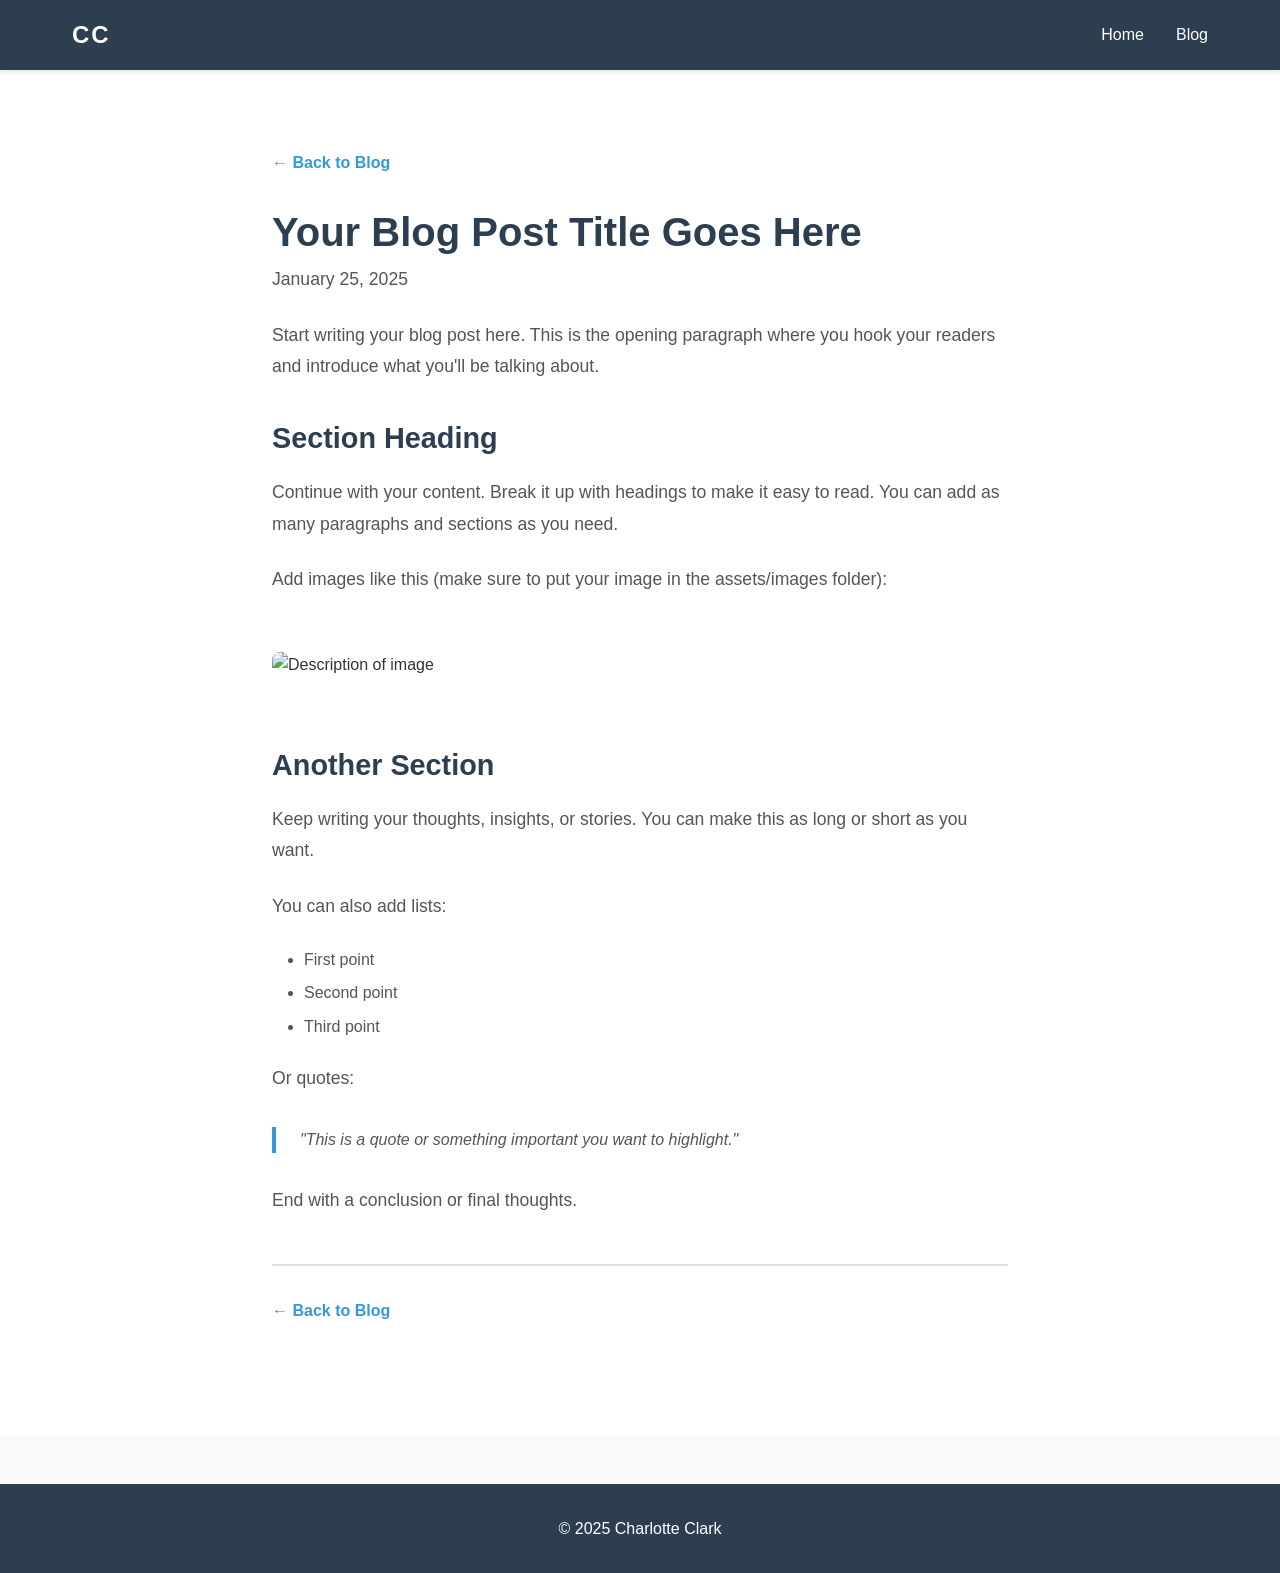
==== blog-post-template.html @ 0c84e688 "Initial website upload" ====
<!DOCTYPE html>
<html lang="en">
<head>
    <meta charset="UTF-8">
    <meta name="viewport" content="width=device-width, initial-scale=1.0">
    <title>Post Title - Charlotte Clark</title>
    <link rel="stylesheet" href="../style.css">
</head>
<body>
    <nav class="navbar">
        <div class="nav-container">
            <a href="../index.html" class="logo">CC</a>
            <ul class="nav-links">
                <li><a href="../index.html">Home</a></li>
                <li><a href="../blog.html">Blog</a></li>
            </ul>
        </div>
    </nav>

    <main class="main-content">
        <article class="blog-post">
            <div class="container-narrow">
                <a href="../blog.html" class="back-link">← Back to Blog</a>
                
                <h1>Your Blog Post Title Goes Here</h1>
                <p class="post-date">January 25, 2025</p>

                <!-- WRITE YOUR POST CONTENT BELOW -->
                
                <p>Start writing your blog post here. This is the opening paragraph where you hook your readers and introduce what you'll be talking about.</p>

                <h2>Section Heading</h2>
                <p>Continue with your content. Break it up with headings to make it easy to read. You can add as many paragraphs and sections as you need.</p>

                <p>Add images like this (make sure to put your image in the assets/images folder):</p>
                <img src="../assets/images/blog-image.jpg" alt="Description of image" class="blog-image">

                <h2>Another Section</h2>
                <p>Keep writing your thoughts, insights, or stories. You can make this as long or short as you want.</p>

                <p>You can also add lists:</p>
                <ul>
                    <li>First point</li>
                    <li>Second point</li>
                    <li>Third point</li>
                </ul>

                <p>Or quotes:</p>
                <blockquote>
                    "This is a quote or something important you want to highlight."
                </blockquote>

                <p>End with a conclusion or final thoughts.</p>

                <!-- END OF POST CONTENT -->

                <div class="post-footer">
                    <a href="../blog.html" class="back-link">← Back to Blog</a>
                </div>
            </div>
        </article>
    </main>

    <footer>
        <p>&copy; 2025 Charlotte Clark</p>
    </footer>
</body>
</html>
---- style.css ----
/* Reset and Base Styles */
* {
    margin: 0;
    padding: 0;
    box-sizing: border-box;
}

body {
    font-family: 'Segoe UI', Tahoma, Geneva, Verdana, sans-serif;
    line-height: 1.6;
    color: #333;
    background-color: #f8f9fa;
}

/* Navigation */
.navbar {
    background-color: #2c3e50;
    padding: 1rem 0;
    position: sticky;
    top: 0;
    z-index: 100;
    box-shadow: 0 2px 5px rgba(0,0,0,0.1);
}

.nav-container {
    max-width: 1200px;
    margin: 0 auto;
    padding: 0 2rem;
    display: flex;
    justify-content: space-between;
    align-items: center;
}

.logo {
    font-size: 1.5rem;
    font-weight: bold;
    color: #fff;
    text-decoration: none;
    letter-spacing: 2px;
}

.nav-links {
    list-style: none;
    display: flex;
    gap: 2rem;
}

.nav-links a {
    color: #fff;
    text-decoration: none;
    transition: color 0.3s;
    font-weight: 500;
}

.nav-links a:hover {
    color: #3498db;
}

/* Container */
.container {
    max-width: 1000px;
    margin: 0 auto;
    padding: 2rem;
}

.container-narrow {
    max-width: 800px;
    margin: 0 auto;
    padding: 2rem;
}

.main-content {
    min-height: calc(100vh - 140px);
}

/* Profile Section */
.profile-section {
    background-color: #fff;
    padding: 3rem 0;
}

.profile-header {
    display: flex;
    align-items: center;
    gap: 2rem;
    margin-bottom: 2rem;
}

.profile-image {
    flex-shrink: 0;
}

.profile-image img {
    width: 150px;
    height: 150px;
    border-radius: 50%;
    object-fit: cover;
    border: 4px solid #3498db;
}

.profile-text h1 {
    font-size: 2.5rem;
    color: #2c3e50;
    margin-bottom: 0.5rem;
}

.tagline {
    font-size: 1.2rem;
    color: #7f8c8d;
}

.bio {
    margin-bottom: 2rem;
    font-size: 1.1rem;
    line-height: 1.8;
}

.bio p {
    margin-bottom: 1rem;
}

.contact-links {
    display: flex;
    gap: 1.5rem;
    flex-wrap: wrap;
}

.contact-links a {
    color: #3498db;
    text-decoration: none;
    font-weight: 600;
    padding: 0.5rem 1rem;
    border: 2px solid #3498db;
    border-radius: 5px;
    transition: all 0.3s;
}

.contact-links a:hover {
    background-color: #3498db;
    color: #fff;
}

/* Updates/Projects Section */
.updates-section {
    padding: 3rem 0;
}

.updates-section h2 {
    font-size: 2rem;
    color: #2c3e50;
    margin-bottom: 2rem;
    text-align: center;
}

.update-card {
    background-color: #fff;
    border-radius: 8px;
    overflow: hidden;
    margin-bottom: 2rem;
    box-shadow: 0 2px 8px rgba(0,0,0,0.1);
    transition: transform 0.3s, box-shadow 0.3s;
}

.update-card:hover {
    transform: translateY(-5px);
    box-shadow: 0 4px 12px rgba(0,0,0,0.15);
}

.update-image img {
    width: 100%;
    height: 250px;
    object-fit: cover;
}

.update-content {
    padding: 1.5rem;
}

.update-content h3 {
    font-size: 1.5rem;
    color: #2c3e50;
    margin-bottom: 0.5rem;
}

.date {
    color: #7f8c8d;
    font-size: 0.9rem;
    margin-bottom: 1rem;
}

.update-content p {
    color: #555;
    margin-bottom: 1rem;
}

.link {
    color: #3498db;
    text-decoration: none;
    font-weight: 600;
    transition: color 0.3s;
}

.link:hover {
    color: #2980b9;
}

/* Blog Section */
.blog-section {
    padding: 3rem 0;
}

.blog-section h1 {
    font-size: 2.5rem;
    color: #2c3e50;
    margin-bottom: 0.5rem;
}

.blog-intro {
    color: #7f8c8d;
    font-size: 1.2rem;
    margin-bottom: 3rem;
}

.blog-post-preview {
    background-color: #fff;
    padding: 2rem;
    margin-bottom: 2rem;
    border-radius: 8px;
    box-shadow: 0 2px 8px rgba(0,0,0,0.1);
    transition: transform 0.3s, box-shadow 0.3s;
}

.blog-post-preview:hover {
    transform: translateY(-3px);
    box-shadow: 0 4px 12px rgba(0,0,0,0.15);
}

.blog-post-preview h2 {
    font-size: 1.8rem;
    margin-bottom: 0.5rem;
}

.blog-post-preview h2 a {
    color: #2c3e50;
    text-decoration: none;
    transition: color 0.3s;
}

.blog-post-preview h2 a:hover {
    color: #3498db;
}

.post-date {
    color: #7f8c8d;
    font-size: 0.9rem;
    margin-bottom: 1rem;
}

.post-excerpt {
    color: #555;
    line-height: 1.6;
    margin-bottom: 1rem;
}

.read-more {
    color: #3498db;
    text-decoration: none;
    font-weight: 600;
    transition: color 0.3s;
}

.read-more:hover {
    color: #2980b9;
}

/* Individual Blog Post */
.blog-post {
    background-color: #fff;
    padding: 3rem 0;
}

.back-link {
    color: #3498db;
    text-decoration: none;
    font-weight: 600;
    margin-bottom: 2rem;
    display: inline-block;
    transition: color 0.3s;
}

.back-link:hover {
    color: #2980b9;
}

.blog-post h1 {
    font-size: 2.5rem;
    color: #2c3e50;
    margin-bottom: 0.5rem;
    line-height: 1.2;
}

.blog-post h2 {
    font-size: 1.8rem;
    color: #2c3e50;
    margin-top: 2rem;
    margin-bottom: 1rem;
}

.blog-post p {
    margin-bottom: 1.5rem;
    color: #555;
    font-size: 1.1rem;
    line-height: 1.8;
}

.blog-post ul, .blog-post ol {
    margin-bottom: 1.5rem;
    margin-left: 2rem;
    color: #555;
}

.blog-post li {
    margin-bottom: 0.5rem;
}

.blog-image {
    width: 100%;
    max-width: 700px;
    height: auto;
    margin: 2rem 0;
    border-radius: 8px;
}

blockquote {
    border-left: 4px solid #3498db;
    padding-left: 1.5rem;
    margin: 2rem 0;
    font-style: italic;
    color: #555;
}

.post-footer {
    margin-top: 3rem;
    padding-top: 2rem;
    border-top: 2px solid #e0e0e0;
}

/* Footer */
footer {
    background-color: #2c3e50;
    color: #fff;
    text-align: center;
    padding: 2rem 0;
    margin-top: 3rem;
}

/* Responsive Design */
@media (max-width: 768px) {
    .profile-header {
        flex-direction: column;
        text-align: center;
    }

    .profile-text h1 {
        font-size: 2rem;
    }

    .nav-links {
        gap: 1rem;
    }

    .contact-links {
        justify-content: center;
    }

    .container, .container-narrow {
        padding: 1rem;
    }
}
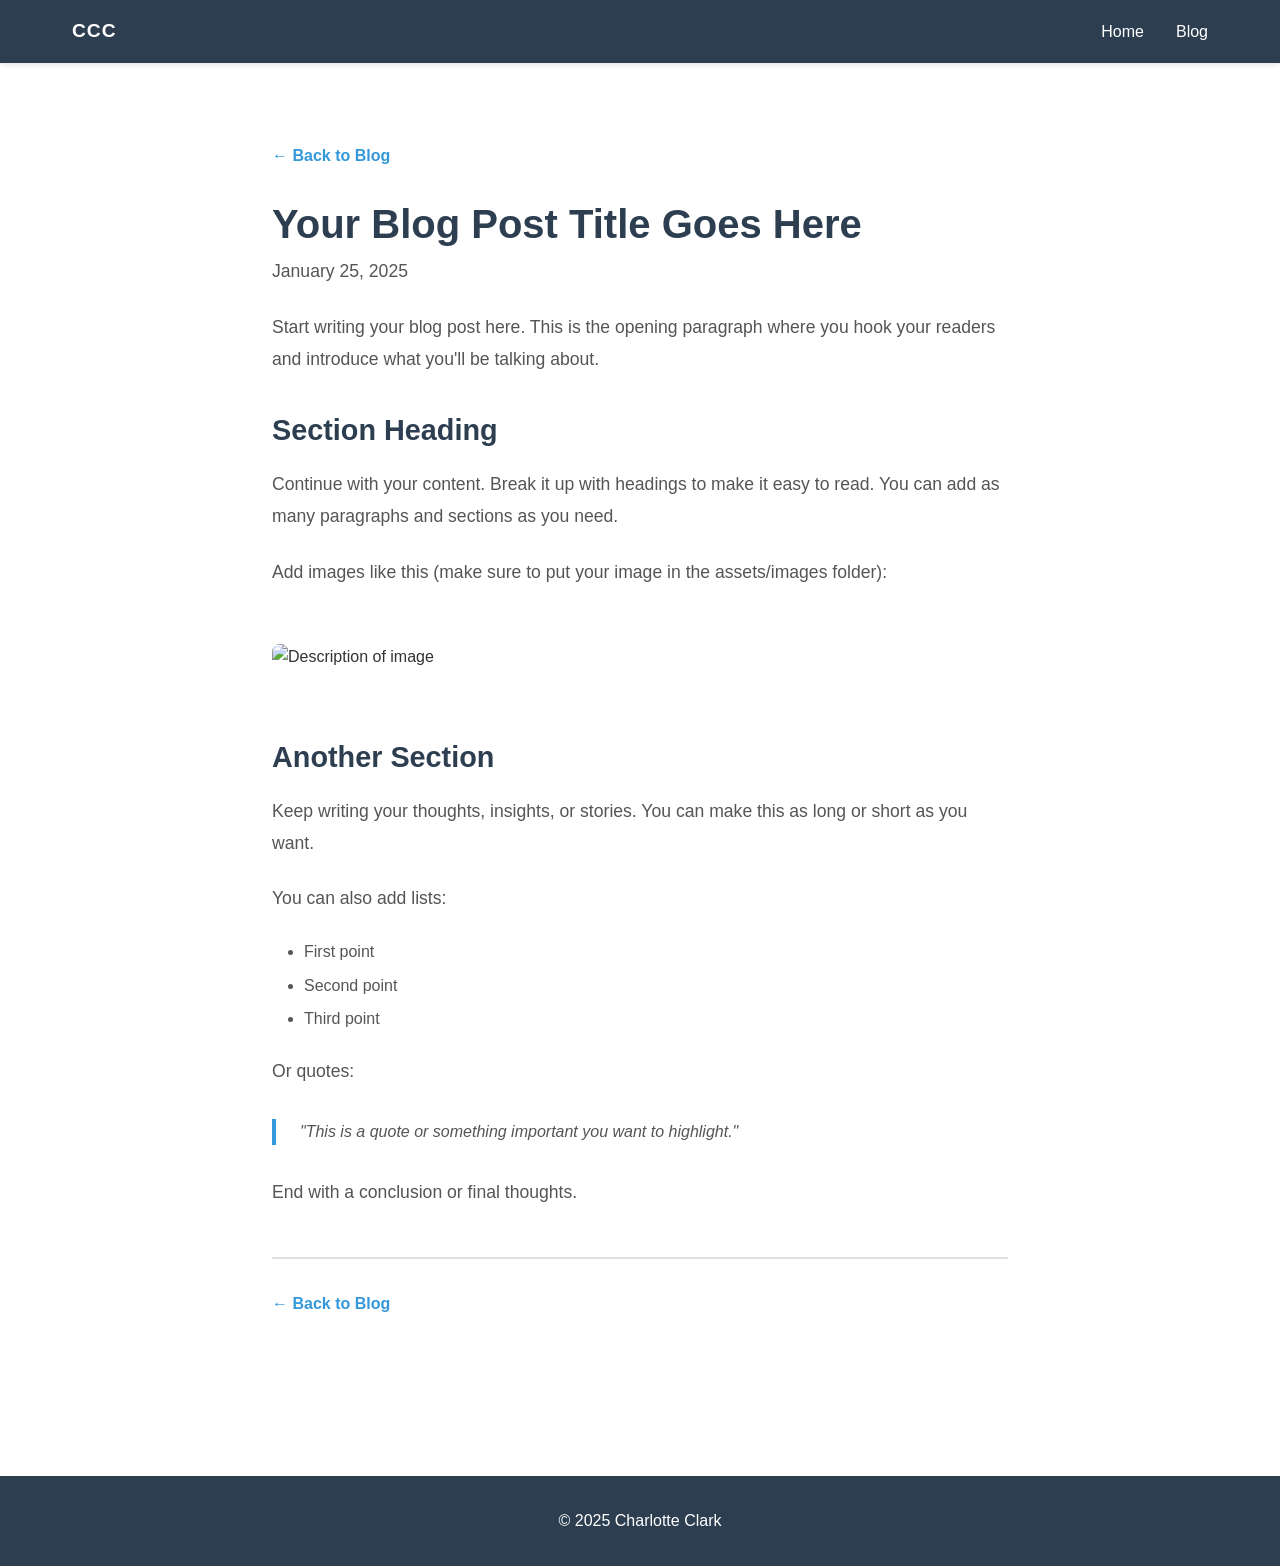
==== commit 58a76ff6: "Updated logo to CCC, made photo square, added text outlines" ====
--- a/blog-post-template.html
+++ b/blog-post-template.html
@@ -9,7 +9,7 @@
 <body>
     <nav class="navbar">
         <div class="nav-container">
-            <a href="../index.html" class="logo">CC</a>
+            <a href="../index.html" class="logo">CCC</a>
             <ul class="nav-links">
                 <li><a href="../index.html">Home</a></li>
                 <li><a href="../blog.html">Blog</a></li>
--- a/style.css
+++ b/style.css
@@ -9,7 +9,43 @@
     font-family: 'Segoe UI', Tahoma, Geneva, Verdana, sans-serif;
     line-height: 1.6;
     color: #333;
-    background-color: #f8f9fa;
+    background-image: url('assets/images/background.jpg');
+    background-size: cover;
+    background-attachment: fixed;
+    background-position: center;
+    background-repeat: no-repeat;
+}
+
+.profile-section {
+    background-color: transparent;
+    padding: 3rem 0;
+}
+
+.profile-header,
+.bio,
+.contact-links {
+    background-color: rgba(255, 255, 255, 0.95);
+    padding: 2rem;
+    border-radius: 8px;
+    margin-bottom: 2rem;
+}
+
+.updates-section {
+    background-color: transparent;
+    padding: 3rem 0;
+}
+
+.blog-section {
+    background-color: transparent;
+    padding: 3rem 0;
+}
+
+.blog-section h1,
+.blog-intro {
+    background-color: rgba(255, 255, 255, 0.95);
+    padding: 1.5rem;
+    border-radius: 8px;
+    margin-bottom: 2rem;
 }
 
 /* Navigation */
@@ -32,11 +68,11 @@
 }
 
 .logo {
-    font-size: 1.5rem;
+    font-size: 1.2rem;
     font-weight: bold;
     color: #fff;
     text-decoration: none;
-    letter-spacing: 2px;
+    letter-spacing: 1px;
 }
 
 .nav-links {
@@ -74,20 +110,19 @@
 }
 
 /* Profile Section */
-.profile-section {
-    background-color: #fff;
-    padding: 3rem 0;
-}
-
 .profile-header {
     display: flex;
-    align-items: center;
+    align-items: flex-start;
     gap: 2rem;
     margin-bottom: 2rem;
 }
 
 .profile-image {
     flex-shrink: 0;
+    background-color: rgba(94, 164, 176, 0.9);
+    padding: 2rem;
+    border-radius: 8px;
+    border: 3px solid #5ea4b0;
 }
 
 .profile-image img {
@@ -95,49 +130,61 @@
     height: 150px;
     border-radius: 50%;
     object-fit: cover;
-    border: 4px solid #3498db;
+    border: 4px solid #fff;
+}
+
+.profile-text {
+    background-color: rgba(94, 164, 176, 0.9);
+    padding: 2rem;
+    border-radius: 8px;
+    border: 3px solid #5ea4b0;
 }
 
 .profile-text h1 {
     font-size: 2.5rem;
-    color: #2c3e50;
+    color: #fff;
     margin-bottom: 0.5rem;
 }
 
 .tagline {
     font-size: 1.2rem;
-    color: #7f8c8d;
+    color: #fff;
 }
 
 .bio {
+    background-color: rgba(94, 164, 176, 0.9);
+    padding: 2rem;
+    border-radius: 8px;
+    border: 3px solid #5ea4b0;
     margin-bottom: 2rem;
     font-size: 1.1rem;
     line-height: 1.8;
-}
-
-.bio p {
-    margin-bottom: 1rem;
+    color: #fff;
 }
 
 .contact-links {
+    background-color: rgba(94, 164, 176, 0.9);
+    padding: 1.5rem;
+    border-radius: 8px;
+    border: 3px solid #5ea4b0;
     display: flex;
     gap: 1.5rem;
     flex-wrap: wrap;
 }
 
 .contact-links a {
-    color: #3498db;
+    color: #fff;
     text-decoration: none;
     font-weight: 600;
     padding: 0.5rem 1rem;
-    border: 2px solid #3498db;
+    border: 2px solid #fff;
     border-radius: 5px;
     transition: all 0.3s;
 }
 
 .contact-links a:hover {
-    background-color: #3498db;
-    color: #fff;
+    background-color: #fff;
+    color: #5ea4b0;
 }
 
 /* Updates/Projects Section */
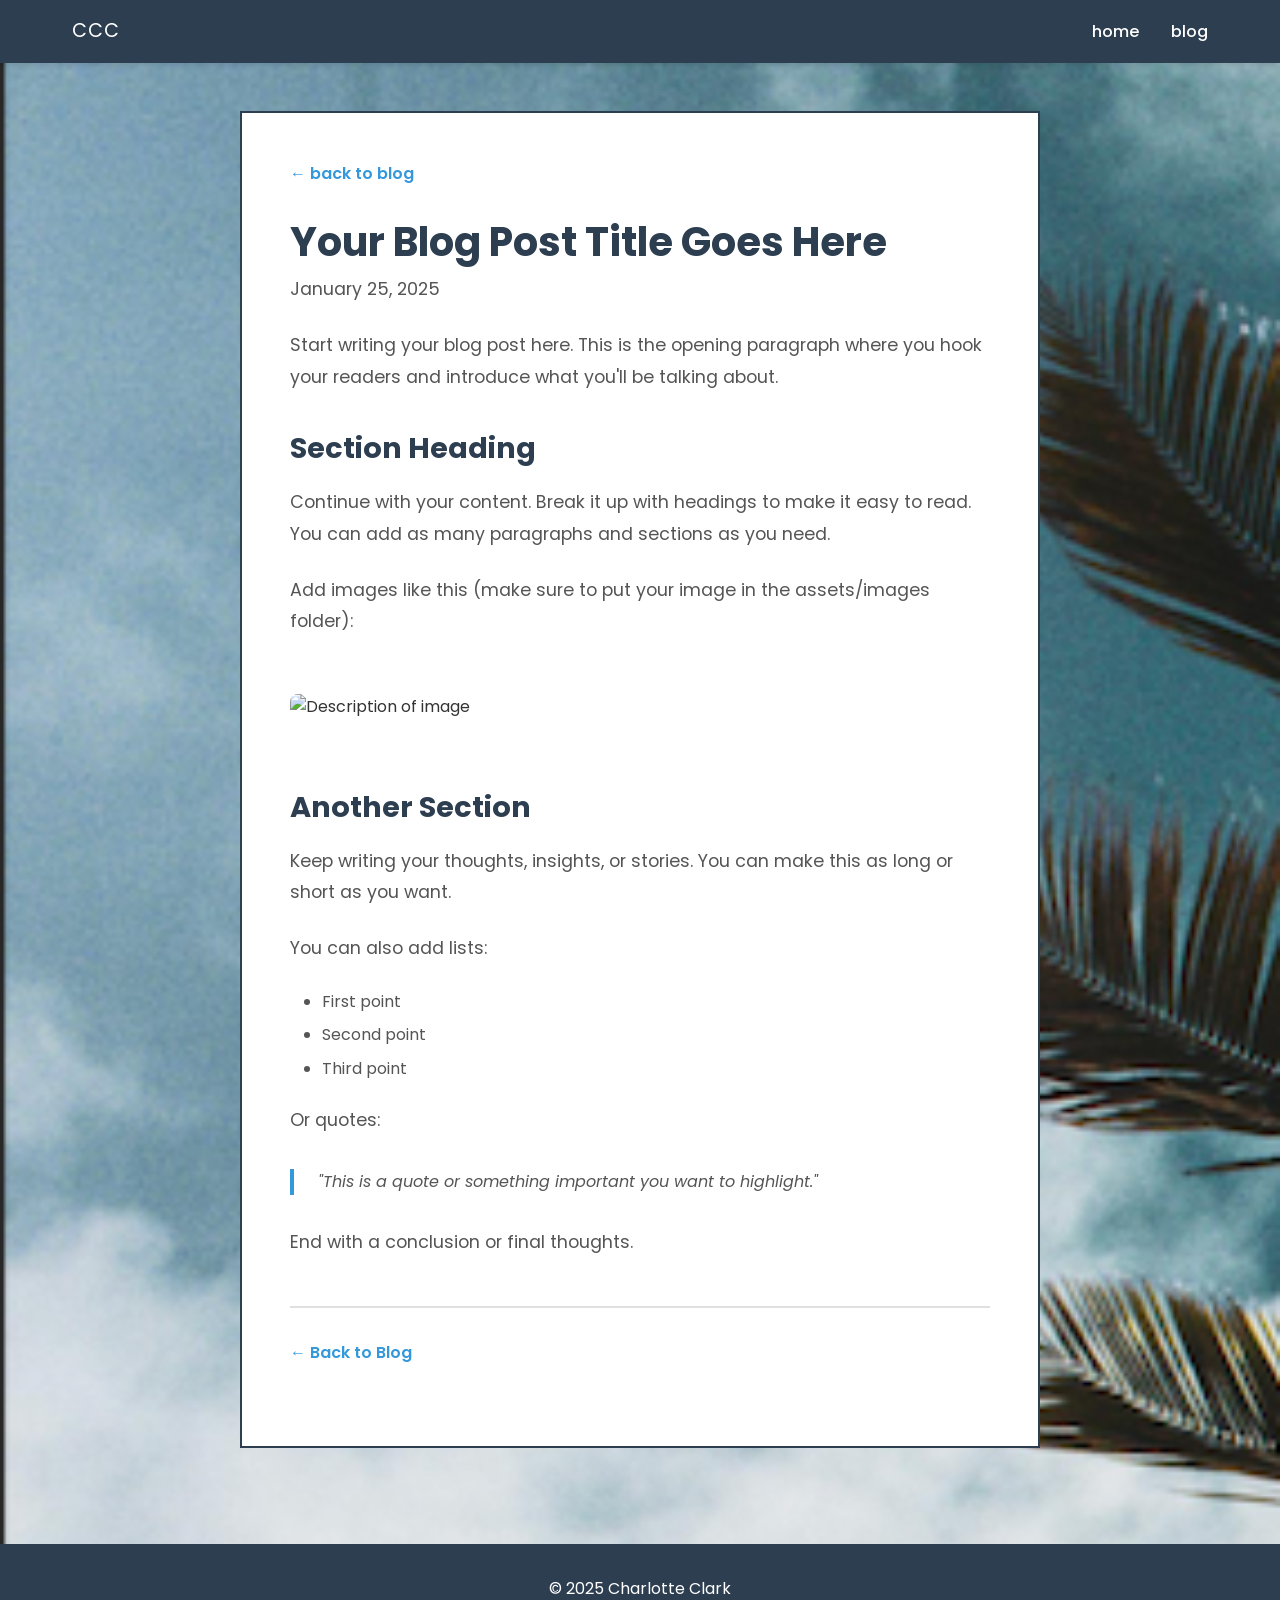
==== commit 3c19741b: "Organize asset storage" ====
--- a/blog-post-template.html
+++ b/blog-post-template.html
@@ -11,8 +11,8 @@
         <div class="nav-container">
             <a href="../index.html" class="logo">CCC</a>
             <ul class="nav-links">
-                <li><a href="../index.html">Home</a></li>
-                <li><a href="../blog.html">Blog</a></li>
+                <li><a href="../index.html">home</a></li>
+                <li><a href="../blog.html">blog</a></li>
             </ul>
         </div>
     </nav>
@@ -20,7 +20,7 @@
     <main class="main-content">
         <article class="blog-post">
             <div class="container-narrow">
-                <a href="../blog.html" class="back-link">← Back to Blog</a>
+                <a href="../blog.html" class="back-link">← back to blog</a>
                 
                 <h1>Your Blog Post Title Goes Here</h1>
                 <p class="post-date">January 25, 2025</p>
--- a/style.css
+++ b/style.css
@@ -1,3 +1,9 @@
+@import url('https://fonts.googleapis.com/css2?family=Poppins:wght@300;400;600&display=swap');
+
+html {
+    overflow-x: hidden;
+}
+
 /* Reset and Base Styles */
 * {
     margin: 0;
@@ -6,10 +12,10 @@
 }
 
 body {
-    font-family: 'Segoe UI', Tahoma, Geneva, Verdana, sans-serif;
+    font-family: 'Poppins', 'Helvetica Neue', sans-serif;
     line-height: 1.6;
     color: #333;
-    background-image: url('assets/images/background.jpg');
+    background-image: url('assets/images/background.png');
     background-size: cover;
     background-attachment: fixed;
     background-position: center;
@@ -21,7 +27,7 @@
     padding: 3rem 0;
 }
 
-.profile-header,
+
 .bio,
 .contact-links {
     background-color: rgba(255, 255, 255, 0.95);
@@ -69,7 +75,7 @@
 
 .logo {
     font-size: 1.2rem;
-    font-weight: bold;
+    font-weight: normal;
     color: #fff;
     text-decoration: none;
     letter-spacing: 1px;
@@ -110,6 +116,11 @@
 }
 
 /* Profile Section */
+.profile-section {
+    background-color: transparent;
+    padding: 3rem 0;
+}
+
 .profile-header {
     display: flex;
     align-items: flex-start;
@@ -119,72 +130,102 @@
 
 .profile-image {
     flex-shrink: 0;
-    background-color: rgba(94, 164, 176, 0.9);
-    padding: 2rem;
-    border-radius: 8px;
-    border: 3px solid #5ea4b0;
+    background-color: transparent;
+    padding: 0;
+    border-radius: 0;
+    border: none;
 }
 
 .profile-image img {
-    width: 150px;
-    height: 150px;
-    border-radius: 50%;
+    width: 200px;
+    height: 200px;
+    border-radius: 0;
     object-fit: cover;
-    border: 4px solid #fff;
+    border: 1px solid #2c3e50;
 }
 
 .profile-text {
-    background-color: rgba(94, 164, 176, 0.9);
-    padding: 2rem;
-    border-radius: 8px;
-    border: 3px solid #5ea4b0;
+    background-color: transparent;
+    padding: 0;
+    border-radius: 0;
+    border: none;
 }
 
 .profile-text h1 {
+    font-size: 5rem;
+    color: #2c3e50;
+    margin-bottom: 0.5rem;
+    text-shadow: 
+        -0.5px -0.5px 0 #fff,
+        0.5px -0.5px 0 #fff,
+        -0.5px 0.5px 0 #fff,
+        0.5px 0.5px 0 #fff,
+        -0.5px 0 0 #fff,
+        0.5px 0 0 #fff,
+        0 -0.5px 0 #fff,
+        0 0.5px 0 #fff;
+}
+
+.tagline {
     font-size: 2.5rem;
-    color: #fff;
-    margin-bottom: 0.5rem;
-}
-
-.tagline {
-    font-size: 1.2rem;
-    color: #fff;
+    color: #2c3e50;
+    /* text-shadow: 
+        -0.25px -0.25px 0 #fff,
+        0.25px -0.25px 0 #fff,
+        -0.25px 0.25px 0 #fff,
+        0.25px 0.25px 0 #fff,
+        -0.25px 0 0 #fff,
+        0.25px 0 0 #fff,
+        0 -0.25px 0 #fff,
+        0 0.25px 0 #fff; */
 }
 
 .bio {
     background-color: rgba(94, 164, 176, 0.9);
     padding: 2rem;
-    border-radius: 8px;
-    border: 3px solid #5ea4b0;
+    border-radius: 4px;
+    border: 1px solid #fff;
     margin-bottom: 2rem;
-    font-size: 1.1rem;
-    line-height: 1.8;
-    color: #fff;
+    font-size: 1rem;
+    line-height: 1;
+    color: #fff;
+}
+
+.bio p {
+    margin-bottom: 1rem;
 }
 
 .contact-links {
-    background-color: rgba(94, 164, 176, 0.9);
+    background-color: transparent;
     padding: 1.5rem;
-    border-radius: 8px;
-    border: 3px solid #5ea4b0;
+    border-radius: 0;
+    border: none;
     display: flex;
     gap: 1.5rem;
     flex-wrap: wrap;
+    justify-content: center;
+}
+
+.profile-section .contact-links {
+    background-color: transparent !important;
+    margin: 0 auto;
 }
 
 .contact-links a {
-    color: #fff;
+    color: #5ea4b0;
+    background-color: #fff;
     text-decoration: none;
     font-weight: 600;
     padding: 0.5rem 1rem;
-    border: 2px solid #fff;
+    border: 2px solid #5ea4b0;
     border-radius: 5px;
     transition: all 0.3s;
 }
 
 .contact-links a:hover {
-    background-color: #fff;
-    color: #5ea4b0;
+    background-color: #5ea4b0;
+    color: #fff;
+    border-color: #fff;
 }
 
 /* Updates/Projects Section */
@@ -193,15 +234,24 @@
 }
 
 .updates-section h2 {
-    font-size: 2rem;
+    font-size: 4rem;
     color: #2c3e50;
     margin-bottom: 2rem;
     text-align: center;
+    /* text-shadow: 
+        -0.25px -0.25px 0 #fff,
+        0.25px -0.25px 0 #fff,
+        -0.25px 0.25px 0 #fff,
+        0.25px 0.25px 0 #fff,
+        -0.25px 0 0 #fff,
+        0.25px 0 0 #fff,
+        0 -0.25px 0 #fff,
+        0 0.25px 0 #fff; */
 }
 
 .update-card {
     background-color: #fff;
-    border-radius: 8px;
+    /* border-radius: 8px; */
     overflow: hidden;
     margin-bottom: 2rem;
     box-shadow: 0 2px 8px rgba(0,0,0,0.1);
@@ -230,7 +280,7 @@
 }
 
 .date {
-    color: #7f8c8d;
+    color: #2c3e50;
     font-size: 0.9rem;
     margin-bottom: 1rem;
 }
@@ -254,27 +304,43 @@
 /* Blog Section */
 .blog-section {
     padding: 3rem 0;
+    background-color: transparent;
 }
 
 .blog-section h1 {
     font-size: 2.5rem;
     color: #2c3e50;
     margin-bottom: 0.5rem;
+    background-color: transparent;
+    padding: 0;
+    /* text-shadow: 
+        -0.25px -0.25px 0 #fff,
+        0.25px -0.25px 0 #fff,
+        -0.25px 0.25px 0 #fff,
+        0.25px 0.25px 0 #fff; */
 }
 
 .blog-intro {
-    color: #7f8c8d;
+    color: #2c3e50;
     font-size: 1.2rem;
     margin-bottom: 3rem;
+    background-color: transparent;
+    padding: 0;
+    /* text-shadow: 
+        -0.25px -0.25px 0 #fff,
+        0.25px -0.25px 0 #fff,
+        -0.25px 0.25px 0 #fff,
+        0.25px 0.25px 0 #fff; */
 }
 
 .blog-post-preview {
     background-color: #fff;
     padding: 2rem;
     margin-bottom: 2rem;
-    border-radius: 8px;
+    border-radius: 0;
     box-shadow: 0 2px 8px rgba(0,0,0,0.1);
     transition: transform 0.3s, box-shadow 0.3s;
+    border: 2px solid #2c3e50;
 }
 
 .blog-post-preview:hover {
@@ -322,8 +388,15 @@
 
 /* Individual Blog Post */
 .blog-post {
+    background-color: transparent;
+    padding: 3rem 0;
+}
+
+.blog-post .container-narrow {
     background-color: #fff;
-    padding: 3rem 0;
+    padding: 3rem;
+    border-radius: 0;
+    border: 2px solid #2c3e50;
 }
 
 .back-link {
@@ -423,4 +496,250 @@
     .container, .container-narrow {
         padding: 1rem;
     }
+}
+
+/* Section Layout - Left title, Right content */
+.section-layout {
+    display: flex;
+    flex-direction: column;
+    gap: 2rem;
+    margin-bottom: 4rem;
+}
+
+.section-title {
+    font-size: 2.5rem;
+    color: #2c3e50;
+    text-align: center;
+    margin: 0;
+    /* text-shadow: 
+        -1px -1px 0 #fff,
+        1px -1px 0 #fff,
+        -1px 1px 0 #fff,
+        1px 1px 0 #fff; */
+}
+
+.section-content {
+    display: flex;
+    gap: 0;
+    align-items: flex-start;
+}
+
+/* About Section */
+.about-section {
+    padding: 3rem 0;
+}
+
+.about-text-block {
+    background-color: rgba(94, 164, 176, 0.9);
+    padding: 2rem;
+    border-radius: 0;
+    /* border: 2px solid #2c3e50; */
+    color: #fff;
+    display: flex;
+    gap: 2rem;
+    align-items: flex-start;
+    width: 100%;
+}
+
+.about-text-content {
+    flex: 1;
+}
+
+.about-text-content p {
+    margin-bottom: 1rem;
+    line-height: 1.8;
+}
+
+
+/* .about-text-block p {
+    margin-bottom: 1rem;
+    line-height: 1.3;
+} */
+
+.about-photo {
+    flex-shrink: 0;
+}
+
+.about-photo img {
+    width: 250px;
+    height: 350px;
+    object-fit: cover;
+    /* border: 3px solid #2c3e50; */
+    border-radius: 0;
+}
+
+/* Contact Section Inline */
+.contact-section-inline {
+    padding: 2rem 0;
+    margin-bottom: 3rem;
+}
+
+/* Work Section */
+.work-section {
+    padding: 3rem 0;
+}
+
+.projects-grid {
+    display: grid;
+    grid-template-columns: repeat(auto-fit, minmax(300px, 1fr));
+    gap: 2rem;
+    width: 100%;
+}
+
+.project-card {
+    background-color: rgba(94, 164, 176, 0.9);
+    /* border-radius: 8px; */
+    overflow: hidden;
+    border: 2px solid #2c3e50;
+    transition: transform 0.3s;
+}
+
+.project-card:hover {
+    transform: translateY(-5px);
+}
+
+.project-image img {
+    width: 100%;
+    height: 200px;
+    object-fit: cover;
+}
+
+.project-info {
+    padding: 1.5rem;
+    color: #fff;
+}
+
+.project-info h3 {
+    margin-bottom: 0.5rem;
+    color: #fff;
+}
+
+.project-info p {
+    margin-bottom: 1rem;
+    line-height: 1.6;
+}
+
+.project-link {
+    color: #fff;
+    font-weight: 600;
+    text-decoration: none;
+    border-bottom: 2px solid #fff;
+    transition: opacity 0.3s;
+}
+
+.project-link:hover {
+    opacity: 0.7;
+}
+
+
+/* Work Section - Side by side */
+.work-section .section-layout {
+    display: grid;
+    grid-template-columns: 200px 1fr;
+    gap: 3rem;
+    margin-bottom: 4rem;
+}
+
+.work-section .section-title {
+    font-size: 3.5rem;
+    color: #2c3e50;
+    text-align: left;
+    margin: 0;
+    /* text-shadow: 
+        -1px -1px 0 #fff,
+        1px -1px 0 #fff,
+        -1px 1px 0 #fff,
+        1px 1px 0 #fff; */
+}
+/* Responsive */
+/* Responsive Design */
+@media (max-width: 768px) {
+    /* Navigation */
+    .logo {
+        font-size: 1rem;
+    }
+    
+    .nav-links {
+        gap: 1rem;
+        font-size: 0.9rem;
+    }
+
+    /* Profile/Header Section */
+    .profile-header {
+        flex-direction: column;
+        text-align: center;
+    }
+
+    .profile-text h1 {
+        font-size: 2.5rem;
+    }
+    
+    .tagline {
+        font-size: 1.2rem;
+    }
+
+    /* Section Layouts */
+    .section-layout,
+    .work-section .section-layout {
+        grid-template-columns: 1fr;
+        gap: 1.5rem;
+    }
+    
+    .section-title,
+    .work-section .section-title {
+        font-size: 2rem;
+        text-align: center;
+    }
+    
+    .updates-section h2 {
+        font-size: 2rem;
+    }
+
+    /* About Section */
+    .section-content {
+        flex-direction: column;
+    }
+    
+    .about-text-block {
+        flex-direction: column;
+        padding: 1.5rem;
+    }
+    
+    .about-photo img {
+        width: 100%;
+        max-width: 300px;
+        height: auto;
+        margin: 0 auto;
+    }
+
+    /* Contact Links */
+    .contact-links {
+        justify-content: center;
+        padding: 1rem;
+        gap: 1rem;
+    }
+    
+    .contact-links a {
+        font-size: 0.9rem;
+        padding: 0.4rem 0.8rem;
+    }
+
+    /* Projects */
+    .projects-grid {
+        grid-template-columns: 1fr;
+    }
+
+    /* Containers */
+    .container, .container-narrow {
+        padding: 1rem;
+    }
+    
+    /* Blog */
+    .blog-section h1 {
+        font-size: 2rem;
+    }
+    
+    .blog-intro {
+        font-size: 1rem;
+    }
 }
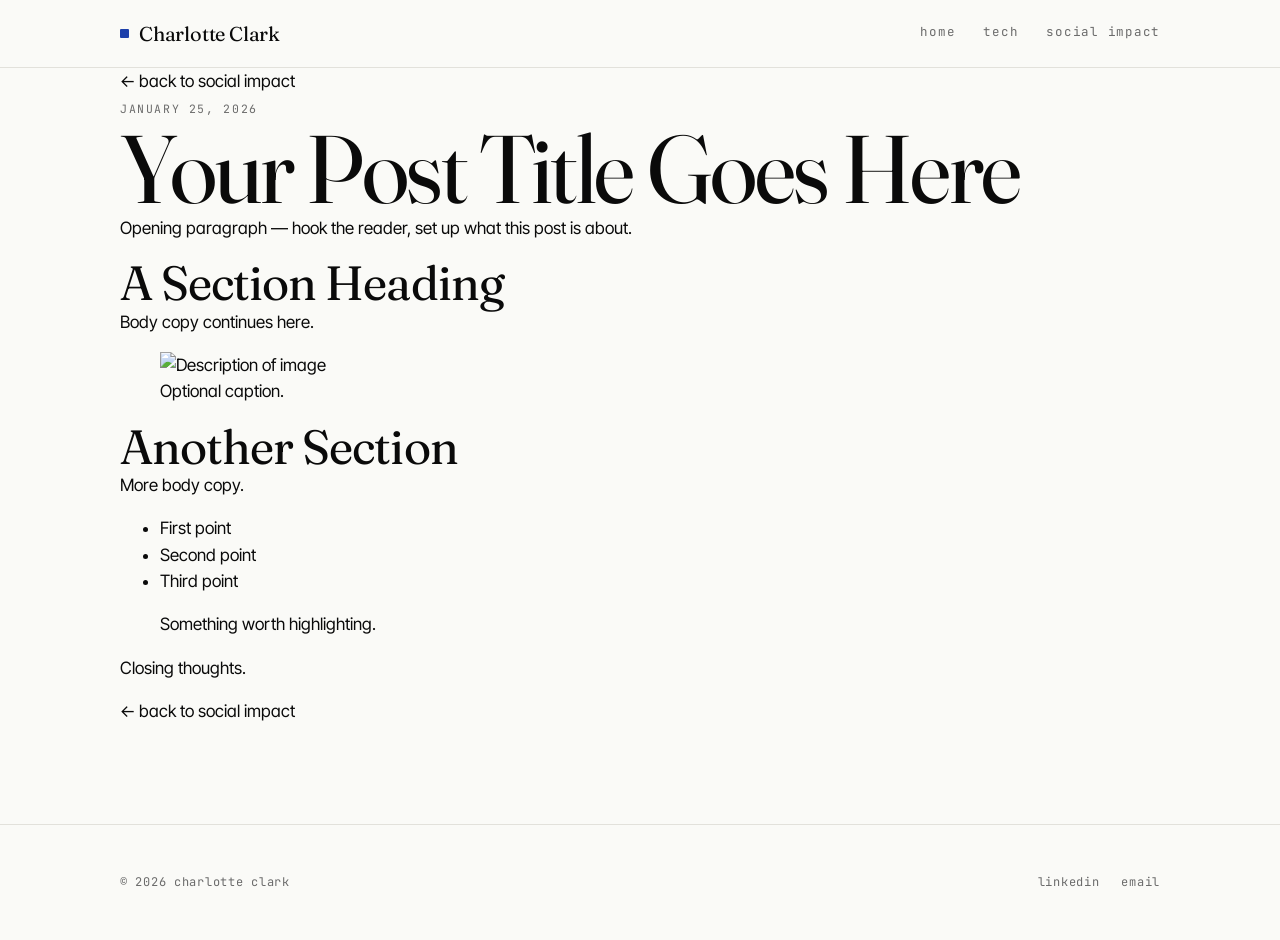
==== commit 1b6d7e36: "Update blog-post-template.html" ====
--- a/blog-post-template.html
+++ b/blog-post-template.html
@@ -1,68 +1,76 @@
-<!DOCTYPE html>
+<!doctype html>
 <html lang="en">
 <head>
-    <meta charset="UTF-8">
-    <meta name="viewport" content="width=device-width, initial-scale=1.0">
-    <title>Post Title - Charlotte Clark</title>
-    <link rel="stylesheet" href="../style.css">
+<meta charset="utf-8" />
+<meta name="viewport" content="width=device-width, initial-scale=1" />
+<title>Post Title — Charlotte Clark</title>
+<link rel="preconnect" href="https://fonts.googleapis.com">
+<link rel="preconnect" href="https://fonts.gstatic.com" crossorigin>
+<link href="https://fonts.googleapis.com/css2?family=Fraunces:ital,opsz,wght@0,9..144,400;0,9..144,500;1,9..144,400&family=Inter+Tight:wght@400;500;600&family=JetBrains+Mono:wght@400;500&display=swap" rel="stylesheet">
+<link rel="stylesheet" href="../styles.css" />
 </head>
 <body>
-    <nav class="navbar">
-        <div class="nav-container">
-            <a href="../index.html" class="logo">CCC</a>
-            <ul class="nav-links">
-                <li><a href="../index.html">home</a></li>
-                <li><a href="../blog.html">blog</a></li>
-            </ul>
-        </div>
-    </nav>
 
-    <main class="main-content">
-        <article class="blog-post">
-            <div class="container-narrow">
-                <a href="../blog.html" class="back-link">← back to blog</a>
-                
-                <h1>Your Blog Post Title Goes Here</h1>
-                <p class="post-date">January 25, 2025</p>
+<nav class="nav" aria-label="Primary">
+  <div class="nav__inner">
+    <a href="../index.html" class="nav__brand">Charlotte Clark</a>
+    <div class="nav__links">
+      <a href="../index.html">home</a>
+      <a href="../tech.html">tech</a>
+      <a href="../social-impact.html">social impact</a>
+    </div>
+  </div>
+</nav>
 
-                <!-- WRITE YOUR POST CONTENT BELOW -->
-                
-                <p>Start writing your blog post here. This is the opening paragraph where you hook your readers and introduce what you'll be talking about.</p>
+<main>
+  <article class="post-page wrap">
+    <a class="post-page__back" href="../social-impact.html">← back to social impact</a>
 
-                <h2>Section Heading</h2>
-                <p>Continue with your content. Break it up with headings to make it easy to read. You can add as many paragraphs and sections as you need.</p>
+    <header class="post-page__head">
+      <span class="eyebrow">January 25, 2026</span>
+      <h1>Your Post Title Goes Here</h1>
+    </header>
 
-                <p>Add images like this (make sure to put your image in the assets/images folder):</p>
-                <img src="../assets/images/blog-image.jpg" alt="Description of image" class="blog-image">
+    <div class="post-body">
+      <p>Opening paragraph — hook the reader, set up what this post is about.</p>
 
-                <h2>Another Section</h2>
-                <p>Keep writing your thoughts, insights, or stories. You can make this as long or short as you want.</p>
+      <h2>A Section Heading</h2>
+      <p>Body copy continues here.</p>
 
-                <p>You can also add lists:</p>
-                <ul>
-                    <li>First point</li>
-                    <li>Second point</li>
-                    <li>Third point</li>
-                </ul>
+      <figure>
+        <img src="../assets/images/blog-image.jpg" alt="Description of image" />
+        <figcaption>Optional caption.</figcaption>
+      </figure>
 
-                <p>Or quotes:</p>
-                <blockquote>
-                    "This is a quote or something important you want to highlight."
-                </blockquote>
+      <h2>Another Section</h2>
+      <p>More body copy.</p>
 
-                <p>End with a conclusion or final thoughts.</p>
+      <ul>
+        <li>First point</li>
+        <li>Second point</li>
+        <li>Third point</li>
+      </ul>
 
-                <!-- END OF POST CONTENT -->
+      <blockquote>Something worth highlighting.</blockquote>
 
-                <div class="post-footer">
-                    <a href="../blog.html" class="back-link">← Back to Blog</a>
-                </div>
-            </div>
-        </article>
-    </main>
+      <p>Closing thoughts.</p>
+    </div>
 
-    <footer>
-        <p>&copy; 2025 Charlotte Clark</p>
-    </footer>
+    <div class="post-page__foot">
+      <a class="post-page__back" href="../social-impact.html">← back to social impact</a>
+    </div>
+  </article>
+</main>
+
+<footer class="foot">
+  <div class="foot__inner">
+    <div>© 2026 Charlotte Clark</div>
+    <div class="foot__links">
+      <a href="https://www.linkedin.com/in/charlotte-christensen-clark">linkedin</a>
+      <a href="mailto:charlotte.clark.2027@anderson.ucla.edu">email</a>
+    </div>
+  </div>
+</footer>
+
 </body>
-</html>+</html>
--- a/styles.css
+++ b/styles.css
@@ -0,0 +1,545 @@
+/* ============================================================
+   Charlotte Clark — portfolio
+   Design tokens, base type system, components
+   ============================================================ */
+
+:root {
+  /* Palette */
+  --paper:     #FAFAF7;
+  --paper-2:   #F2F1EC;
+  --ink:       #0A0A0A;
+  --ink-2:     #1F1F1F;
+  --muted:     #6B6B6B;
+  --hairline:  #E2E1DB;
+  --blue:      #1D3FAA;
+  --blue-hover:#152E80;
+
+  /* Type */
+  --serif: "Fraunces", "Times New Roman", Georgia, serif;
+  --sans:  "Inter Tight", -apple-system, BlinkMacSystemFont, "Segoe UI", Helvetica, Arial, sans-serif;
+  --mono:  "JetBrains Mono", ui-monospace, SFMono-Regular, Menlo, Consolas, monospace;
+
+  /* Layout */
+  --max:        1120px;
+  --gutter:     clamp(20px, 4vw, 40px);
+  --section-y:  clamp(64px, 10vw, 120px);
+}
+
+/* ---------- Reset ---------- */
+*,
+*::before,
+*::after { box-sizing: border-box; }
+
+html { -webkit-text-size-adjust: 100%; scroll-behavior: smooth; }
+
+body {
+  margin: 0;
+  background: var(--paper);
+  color: var(--ink);
+  font-family: var(--sans);
+  font-size: 17px;
+  line-height: 1.55;
+  font-feature-settings: "ss01", "cv11";
+  -webkit-font-smoothing: antialiased;
+  -moz-osx-font-smoothing: grayscale;
+}
+
+img { max-width: 100%; display: block; }
+
+a { color: inherit; text-decoration: none; }
+
+/* ---------- Type ---------- */
+.serif      { font-family: var(--serif); }
+.mono       { font-family: var(--mono); }
+
+.eyebrow {
+  font-family: var(--mono);
+  font-size: 11.5px;
+  letter-spacing: 0.14em;
+  text-transform: uppercase;
+  color: var(--muted);
+  font-weight: 400;
+}
+
+h1, h2, h3, h4 { font-family: var(--serif); font-weight: 400; letter-spacing: -0.01em; margin: 0; }
+
+h1 {
+  font-size: clamp(48px, 8vw, 96px);
+  line-height: 0.98;
+  letter-spacing: -0.025em;
+}
+
+h2 {
+  font-size: clamp(32px, 4.5vw, 48px);
+  line-height: 1.05;
+  letter-spacing: -0.02em;
+}
+
+h3 {
+  font-size: clamp(22px, 2.6vw, 28px);
+  line-height: 1.2;
+  letter-spacing: -0.015em;
+}
+
+p { margin: 0 0 1em; }
+
+em, i { font-style: italic; }
+
+/* ---------- Layout primitives ---------- */
+.wrap {
+  max-width: var(--max);
+  margin: 0 auto;
+  padding-left: var(--gutter);
+  padding-right: var(--gutter);
+}
+
+.section { padding-block: var(--section-y); }
+.section + .section { padding-top: 0; }
+
+.hairline {
+  height: 1px;
+  background: var(--hairline);
+  border: 0;
+  margin: 0;
+}
+
+/* ---------- Nav ---------- */
+.nav {
+  position: sticky;
+  top: 0;
+  z-index: 50;
+  background: color-mix(in oklab, var(--paper) 92%, transparent);
+  backdrop-filter: saturate(140%) blur(10px);
+  -webkit-backdrop-filter: saturate(140%) blur(10px);
+  border-bottom: 1px solid var(--hairline);
+}
+.nav__inner {
+  max-width: var(--max);
+  margin: 0 auto;
+  padding: 18px var(--gutter);
+  display: flex;
+  align-items: center;
+  justify-content: space-between;
+  gap: 24px;
+}
+.nav__brand {
+  font-family: var(--serif);
+  font-size: 20px;
+  letter-spacing: -0.01em;
+  font-weight: 400;
+  display: flex;
+  align-items: center;
+  gap: 10px;
+}
+.nav__brand::before {
+  content: "";
+  width: 9px; height: 9px;
+  background: var(--blue);
+  display: inline-block;
+  border-radius: 1px;
+}
+.nav__links {
+  display: flex;
+  gap: 28px;
+  font-family: var(--mono);
+  font-size: 12.5px;
+  letter-spacing: 0.06em;
+  text-transform: lowercase;
+}
+.nav__links a {
+  color: var(--muted);
+  padding-bottom: 2px;
+  border-bottom: 1px solid transparent;
+  transition: color .15s ease, border-color .15s ease;
+}
+.nav__links a:hover { color: var(--ink); }
+.nav__links a[aria-current="page"] {
+  color: var(--ink);
+  border-bottom-color: var(--blue);
+}
+
+/* ---------- Hero ---------- */
+.hero { padding-top: clamp(56px, 9vw, 100px); }
+
+.hero__grid {
+  display: grid;
+  grid-template-columns: 1.45fr 1fr;
+  gap: clamp(32px, 5vw, 72px);
+  align-items: start;
+}
+
+.hero__name {
+  margin-top: 18px;
+}
+
+.hero__tagline {
+  font-family: var(--serif);
+  font-style: italic;
+  font-size: clamp(22px, 2.6vw, 30px);
+  line-height: 1.25;
+  color: var(--ink-2);
+  margin-top: 22px;
+  max-width: 28ch;
+  letter-spacing: -0.01em;
+}
+
+.hero__photo {
+  position: relative;
+  aspect-ratio: 1 / 1;
+  background: var(--paper-2);
+  overflow: hidden;
+}
+.hero__photo img {
+  width: 100%; height: 100%;
+  object-fit: cover;
+  object-position: 50% 30%;
+}
+.hero__photo-meta {
+  margin-top: 12px;
+  display: flex;
+  justify-content: space-between;
+  font-family: var(--mono);
+  font-size: 11.5px;
+  letter-spacing: 0.1em;
+  color: var(--muted);
+  text-transform: uppercase;
+}
+
+/* Right-column meta block under the photo */
+.hero__currently {
+  margin-top: clamp(40px, 5vw, 56px);
+  padding-top: 20px;
+  border-top: 1px solid var(--hairline);
+}
+.hero__currently dt {
+  font-family: var(--mono);
+  font-size: 11px;
+  letter-spacing: 0.12em;
+  text-transform: uppercase;
+  color: var(--muted);
+  margin-bottom: 4px;
+}
+.hero__currently dd {
+  margin: 0 0 18px;
+  font-family: var(--serif);
+  font-size: 17px;
+  line-height: 1.35;
+  letter-spacing: -0.01em;
+  color: var(--ink);
+}
+.hero__currently dd em { font-style: italic; color: var(--ink-2); }
+.hero__currently dd:last-child { margin-bottom: 0; }
+
+/* Bio block — sits in left column under tagline */
+.bio {
+  max-width: 56ch;
+  margin-top: clamp(36px, 5vw, 56px);
+  font-size: clamp(16.5px, 1.5vw, 18px);
+  line-height: 1.65;
+  color: var(--ink-2);
+}
+.bio p + p { margin-top: 1.1em; }
+.bio em {
+  font-family: var(--serif);
+  font-style: italic;
+  color: var(--ink);
+  font-size: 1.03em;
+  letter-spacing: -0.005em;
+}
+
+/* ---------- Section heading ---------- */
+.sec-head {
+  display: grid;
+  grid-template-columns: 1fr auto;
+  align-items: end;
+  gap: 24px;
+  padding-bottom: 28px;
+  margin-bottom: 40px;
+  border-bottom: 1px solid var(--hairline);
+}
+.sec-head__title { display: flex; flex-direction: column; gap: 12px; }
+.sec-head__count {
+  font-family: var(--mono);
+  font-size: 11.5px;
+  color: var(--muted);
+  letter-spacing: 0.1em;
+  text-transform: uppercase;
+}
+
+/* ---------- Next-up cards (home) ---------- */
+.next {
+  display: grid;
+  grid-template-columns: 1fr 1fr;
+  gap: 1px;
+  background: var(--hairline);
+  border-block: 1px solid var(--hairline);
+}
+.next__card {
+  background: var(--paper);
+  padding: clamp(28px, 4vw, 48px);
+  display: flex;
+  flex-direction: column;
+  gap: 18px;
+  transition: background .2s ease;
+}
+.next__card:hover { background: var(--paper-2); }
+.next__card .eyebrow { color: var(--blue); }
+.next__card h3 { font-style: italic; }
+.next__card p { color: var(--muted); margin: 0; max-width: 38ch; }
+.next__card .arrow {
+  font-family: var(--serif);
+  font-size: 18px;
+  margin-top: auto;
+  color: var(--blue);
+}
+
+/* ---------- Project cards (tech) ---------- */
+.projects {
+  display: grid;
+  grid-template-columns: 1fr 1fr;
+  gap: clamp(24px, 3vw, 40px);
+}
+.proj {
+  display: flex;
+  flex-direction: column;
+  padding: clamp(24px, 3vw, 36px);
+  background: var(--paper);
+  border: 1px solid var(--hairline);
+  transition: border-color .2s ease, transform .2s ease;
+  text-decoration: none;
+  color: inherit;
+  position: relative;
+}
+.proj:hover {
+  border-color: var(--ink);
+}
+.proj:hover .proj__title { color: var(--blue); }
+.proj__top {
+  display: flex;
+  justify-content: space-between;
+  align-items: baseline;
+  gap: 16px;
+  margin-bottom: 20px;
+}
+.proj__year {
+  font-family: var(--mono);
+  font-size: 11.5px;
+  letter-spacing: 0.1em;
+  color: var(--muted);
+  text-transform: uppercase;
+}
+.proj__title {
+  font-family: var(--serif);
+  font-size: clamp(26px, 3vw, 34px);
+  line-height: 1.08;
+  letter-spacing: -0.02em;
+  margin: 0 0 6px;
+  transition: color .15s ease;
+}
+.proj__tagline {
+  font-family: var(--serif);
+  font-style: italic;
+  color: var(--ink-2);
+  font-size: 17px;
+  margin: 0 0 18px;
+}
+.proj__body {
+  color: var(--ink-2);
+  font-size: 15.5px;
+  line-height: 1.6;
+  margin: 0 0 28px;
+}
+.proj__foot {
+  margin-top: auto;
+  display: flex;
+  justify-content: space-between;
+  align-items: center;
+  padding-top: 18px;
+  border-top: 1px solid var(--hairline);
+  font-family: var(--mono);
+  font-size: 11.5px;
+  letter-spacing: 0.08em;
+  text-transform: uppercase;
+  color: var(--muted);
+}
+.proj__link { color: var(--blue); display: inline-flex; gap: 8px; align-items: center; }
+.proj__link::after { content: "↗"; font-family: var(--serif); }
+
+/* ---------- Volunteering focus list ---------- */
+.focus {
+  display: grid;
+  grid-template-columns: 1fr 1fr;
+  gap: 1px;
+  background: var(--hairline);
+  border-block: 1px solid var(--hairline);
+}
+.focus__item {
+  background: var(--paper);
+  padding: clamp(28px, 4vw, 44px);
+  display: flex;
+  flex-direction: column;
+  gap: 14px;
+}
+.focus__item--full {
+  grid-column: 1 / -1;
+}
+.focus__num {
+  font-family: var(--mono);
+  font-size: 11.5px;
+  letter-spacing: 0.12em;
+  color: var(--blue);
+}
+.focus__title {
+  font-family: var(--serif);
+  font-size: clamp(24px, 2.8vw, 30px);
+  line-height: 1.15;
+  letter-spacing: -0.015em;
+}
+.focus__body {
+  color: var(--muted);
+  font-size: 15px;
+  line-height: 1.6;
+  max-width: 40ch;
+}
+
+/* ---------- Partner / nonprofit logo strip ---------- */
+.partners {
+  display: flex;
+  flex-wrap: wrap;
+  align-items: center;
+  justify-content: center;
+  gap: clamp(36px, 5vw, 64px) clamp(48px, 7vw, 88px);
+  padding: clamp(40px, 6vw, 64px) clamp(28px, 5vw, 48px);
+  border: 1px solid var(--hairline);
+  background: var(--paper);
+}
+.partners__cell {
+  display: flex;
+  align-items: center;
+  justify-content: center;
+  height: 96px;
+  flex: 0 0 auto;
+}
+.partners__cell img {
+  max-height: 100%;
+  max-width: 260px;
+  width: auto;
+  height: auto;
+  object-fit: contain;
+  display: block;
+}
+
+/* ---------- Blog list ---------- */
+.posts { border-top: 1px solid var(--hairline); }
+.post {
+  display: grid;
+  grid-template-columns: 140px 1fr auto;
+  gap: 32px;
+  align-items: baseline;
+  padding: 28px 0;
+  border-bottom: 1px solid var(--hairline);
+  text-decoration: none;
+  color: inherit;
+  transition: padding-left .15s ease;
+}
+.post:hover { padding-left: 10px; }
+.post:hover .post__title { color: var(--blue); }
+.post__date {
+  font-family: var(--mono);
+  font-size: 11.5px;
+  letter-spacing: 0.08em;
+  color: var(--muted);
+  text-transform: uppercase;
+}
+.post__title {
+  font-family: var(--serif);
+  font-size: clamp(20px, 2vw, 24px);
+  line-height: 1.25;
+  letter-spacing: -0.01em;
+  transition: color .15s ease;
+}
+.post__excerpt {
+  color: var(--muted);
+  font-size: 15px;
+  line-height: 1.55;
+  margin-top: 6px;
+  max-width: 60ch;
+}
+.post__arrow {
+  font-family: var(--serif);
+  color: var(--blue);
+  font-size: 18px;
+}
+
+.post-empty {
+  padding: 40px 0 8px;
+  color: var(--muted);
+  font-family: var(--mono);
+  font-size: 12px;
+  letter-spacing: 0.08em;
+  text-transform: uppercase;
+  border-bottom: 1px solid var(--hairline);
+}
+
+/* ---------- Footer ---------- */
+.foot {
+  border-top: 1px solid var(--hairline);
+  padding-block: 48px;
+  margin-top: clamp(64px, 8vw, 100px);
+}
+.foot__inner {
+  max-width: var(--max);
+  margin: 0 auto;
+  padding-inline: var(--gutter);
+  display: flex;
+  justify-content: space-between;
+  align-items: baseline;
+  gap: 24px;
+  flex-wrap: wrap;
+  font-family: var(--mono);
+  font-size: 12px;
+  letter-spacing: 0.06em;
+  color: var(--muted);
+  text-transform: lowercase;
+}
+.foot a:hover { color: var(--blue); }
+.foot__links { display: flex; gap: 22px; }
+
+/* ---------- Responsive ---------- */
+@media (max-width: 820px) {
+  .hero__grid { grid-template-columns: 1fr; }
+  .hero__photo { max-width: 380px; }
+  .hero__currently { display: none; }
+  .next, .focus { grid-template-columns: 1fr; }
+  .projects { grid-template-columns: 1fr; }
+  .partners { grid-template-columns: repeat(2, 1fr); }
+  .post {
+    grid-template-columns: 1fr;
+    gap: 8px;
+  }
+  .post__arrow { display: none; }
+  .sec-head { grid-template-columns: 1fr; }
+}
+
+@media (max-width: 560px) {
+  .nav__inner { padding: 14px var(--gutter); gap: 12px; }
+  .nav__brand { font-size: 16px; white-space: nowrap; }
+  .nav__brand::before { width: 7px; height: 7px; }
+  .nav__links { gap: 14px; font-size: 11.5px; }
+}
+
+/* ---------- Reduced motion ---------- */
+@media (prefers-reduced-motion: reduce) {
+  *, *::before, *::after {
+    animation-duration: 0.01ms !important;
+    transition-duration: 0.01ms !important;
+  }
+  html { scroll-behavior: auto; }
+}
+
+/* ---------- Focus ---------- */
+:focus-visible {
+  outline: 2px solid var(--blue);
+  outline-offset: 3px;
+  border-radius: 2px;
+}
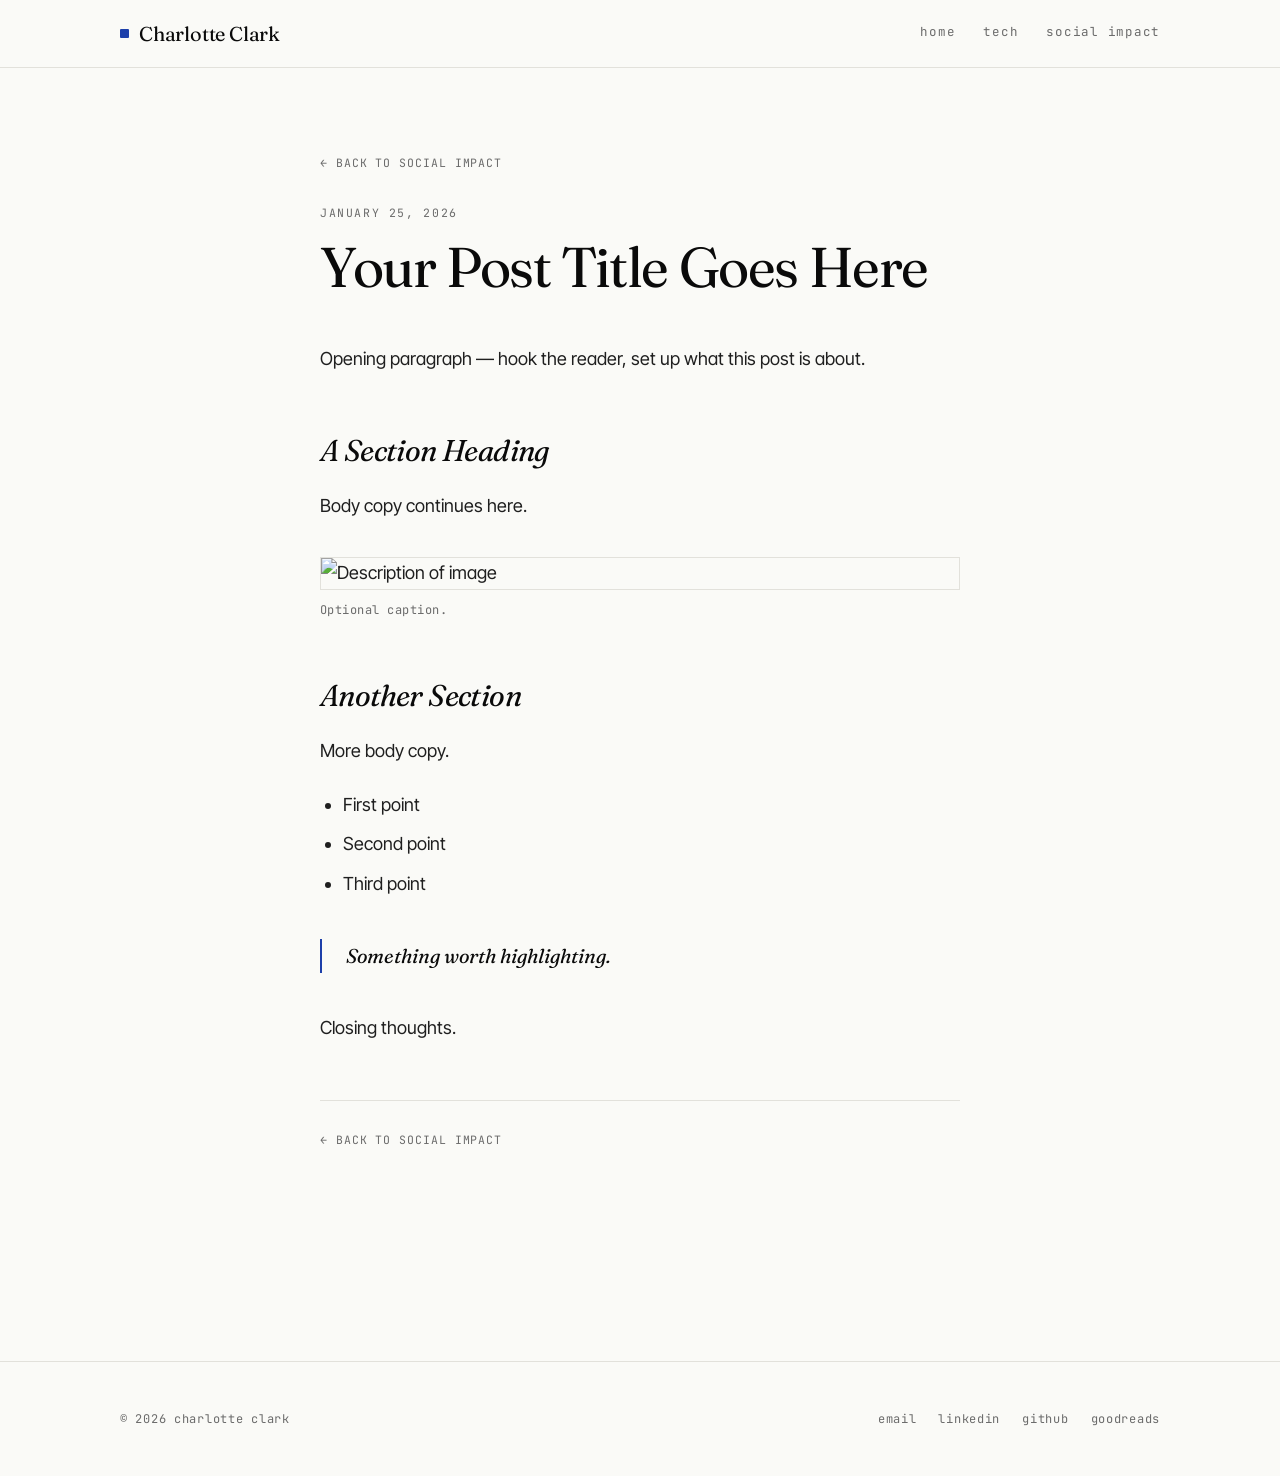
==== commit de40cf5e: "Update blog-post-template.html links" ====
--- a/blog-post-template.html
+++ b/blog-post-template.html
@@ -66,8 +66,10 @@
   <div class="foot__inner">
     <div>© 2026 Charlotte Clark</div>
     <div class="foot__links">
-      <a href="https://www.linkedin.com/in/charlotte-christensen-clark">linkedin</a>
       <a href="mailto:charlotte.clark.2027@anderson.ucla.edu">email</a>
+      <a href="https://www.linkedin.com/in/charlotte-christensen-clark/">linkedin</a>
+      <a href="https://github.com/charlxtteclark">github</a>
+      <a href="https://www.goodreads.com/user/show/161017598-charlotte-clark">goodreads</a>
     </div>
   </div>
 </footer>
--- a/styles.css
+++ b/styles.css
@@ -504,6 +504,70 @@
 }
 .foot a:hover { color: var(--blue); }
 .foot__links { display: flex; gap: 22px; }
+
+/* ---------- Blog post page ---------- */
+.post-page {
+  max-width: 720px;
+  padding-top: clamp(48px, 7vw, 80px);
+  padding-bottom: clamp(48px, 7vw, 80px);
+}
+.post-page__back {
+  font-family: var(--mono);
+  font-size: 11.5px;
+  letter-spacing: 0.08em;
+  text-transform: uppercase;
+  color: var(--muted);
+  display: inline-block;
+  margin-bottom: 32px;
+  transition: color .15s ease;
+}
+.post-page__back:hover { color: var(--blue); }
+
+.post-page__head { margin-bottom: 48px; }
+.post-page__head .eyebrow { display: block; margin-bottom: 16px; }
+.post-page__head h1 {
+  font-size: clamp(36px, 5vw, 56px);
+  line-height: 1.05;
+}
+
+.post-body {
+  font-size: 18px;
+  line-height: 1.7;
+  color: var(--ink-2);
+}
+.post-body p { margin: 0 0 1.3em; }
+.post-body h2 {
+  font-family: var(--serif);
+  font-style: italic;
+  font-size: clamp(24px, 3vw, 30px);
+  color: var(--ink);
+  margin: 2em 0 0.8em;
+}
+.post-body figure { margin: 2em 0; }
+.post-body img { width: 100%; border: 1px solid var(--hairline); }
+.post-body figcaption {
+  font-family: var(--mono);
+  font-size: 12px;
+  color: var(--muted);
+  margin-top: 10px;
+  letter-spacing: 0.04em;
+}
+.post-body ul { padding-left: 1.3em; margin: 0 0 1.3em; }
+.post-body li { margin-bottom: 0.5em; }
+.post-body blockquote {
+  border-left: 2px solid var(--blue);
+  padding-left: 24px;
+  margin: 2em 0;
+  font-family: var(--serif);
+  font-style: italic;
+  font-size: 20px;
+  color: var(--ink);
+}
+.post-page__foot {
+  margin-top: 56px;
+  padding-top: 24px;
+  border-top: 1px solid var(--hairline);
+}
 
 /* ---------- Responsive ---------- */
 @media (max-width: 820px) {
